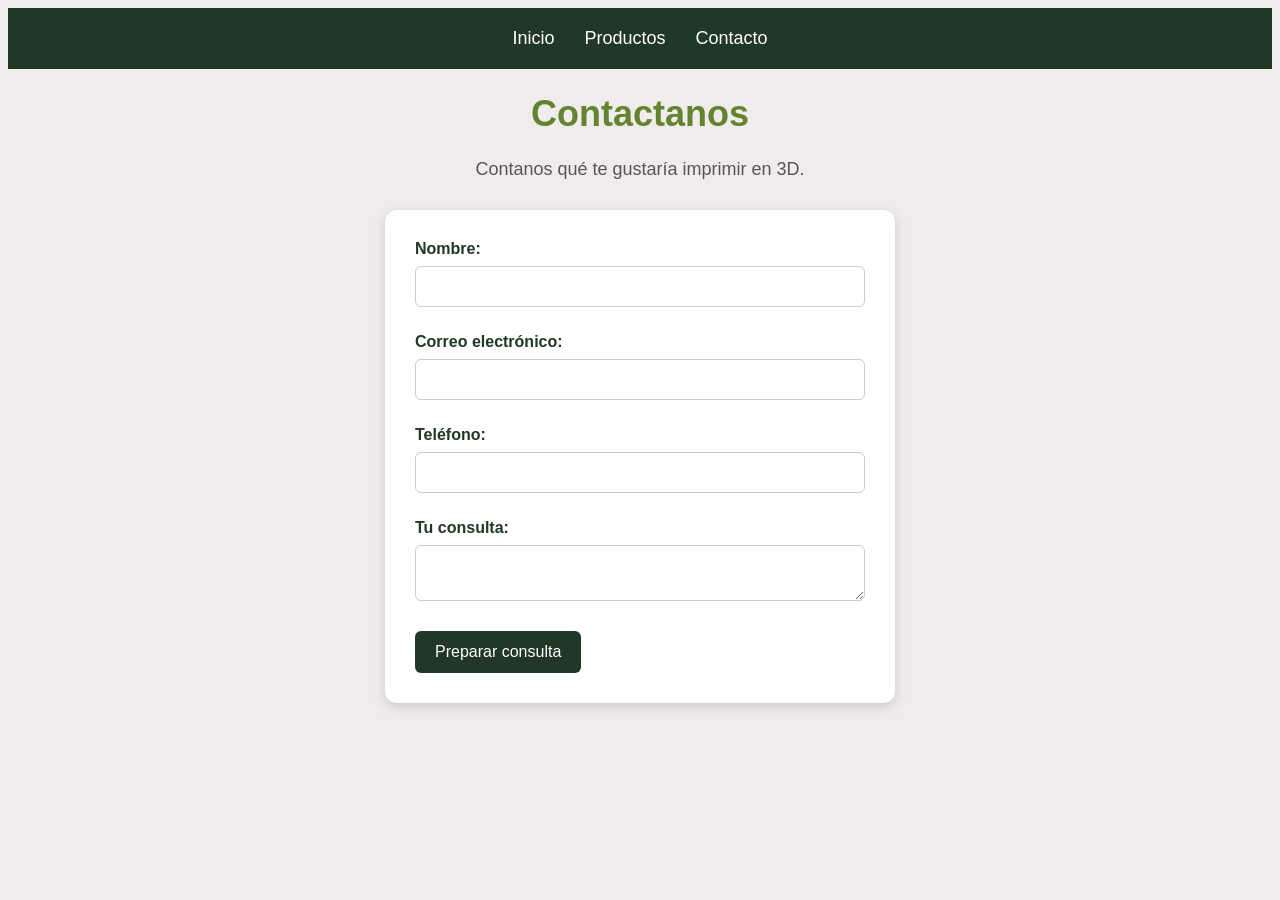
==== contacto.html @ 03867069 "Agregué formulario validado con JavaScript, contacto por WhatsApp y carrusel de imágenes" ====
<!DOCTYPE html>
<html lang="es">
<head>
    <meta charset="UTF-8">
    <meta name="viewport" content="width=device-width, initial-scale=1.0">
    <title>Contacto - CB Creaciones 3D</title>
    <link rel="stylesheet" href="css/estilos.css">
</head>
<body>

    <nav>
        <a href="index.html">Inicio</a>
        <a href="productos.html">Productos</a>
        <a href="contacto.html">Contacto</a>
    </nav>

    <main>
        <h1>Contactanos</h1>
        <p>Contanos qué te gustaría imprimir en 3D.</p>

        <form id="formularioContacto" novalidate>
            <label for="nombre">Nombre:</label>
            <input type="text" id="nombre" name="nombre">
            <p id="errorNombre"></p>

            <label for="correo">Correo electrónico:</label>
            <input type="email" id="correo" name="correo">
            <p id="errorCorreo"></p>

            <label for="telefono">Teléfono:</label>
            <input type="tel" id="telefono" name="telefono">
            <p id="errorTelefono"></p>

            <label for="mensaje">Tu consulta:</label>
            <textarea id="mensaje" name="mensaje"></textarea>
            <p id="errorMensaje"></p>

            <button type="submit">Preparar consulta</button>
        </form>

        <div id="resultado"></div>
    </main>

    <script src="js/contacto.js"></script>
</body>
</html>
---- css/estilos.css ----
body {
    background-color: #f0ecec;
    font-family: Arial, sans-serif;
    text-align: center;
}

h1 {
    color: #638331;
    font-size: 36px;
}

h2 {
    color: #333333;
}

p {
    color: #555555;
    font-size: 18px;
}
nav {
    background-color: #203825;
    padding: 20px;
    display: flex;
    justify-content: center;
    gap: 30px;
}

nav a {
    color: white;
    text-decoration: none;
    font-size: 18px;
}

nav a:hover {
    color: #38bdf8;
}

.producto {
    background-color: white;
    width: 250px;
    padding: 20px;
    margin: 20px 0;
    border-radius: 10px;
    box-shadow: 0 4px 8px rgba(0, 0, 0, 0.2);
}

.catalogo {
    display: flex;
    justify-content: center;
    gap: 20px;
    flex-wrap: wrap;
}

.producto img {
    width: 100%;
    height: 180px;
    object-fit: contain;
    border-radius: 8px;
}


/* Formulario de contacto */

#formularioContacto {
    background-color: white;
    max-width: 450px;
    margin: 30px auto;
    padding: 30px;
    border-radius: 12px;
    box-shadow: 0 4px 12px rgba(0, 0, 0, 0.15);
    text-align: left;
}

#formularioContacto label {
    display: block;
    margin-bottom: 8px;
    font-weight: bold;
    color: #203825;
}

#formularioContacto input,
#formularioContacto textarea {
    width: 100%;
    padding: 12px;
    margin-bottom: 12px;
    border: 1px solid #ccc;
    border-radius: 6px;
    box-sizing: border-box;
    font-family: Arial, sans-serif;
}

#formularioContacto button {
    background-color: #203825;
    color: white;
    padding: 12px 20px;
    border: none;
    border-radius: 6px;
    cursor: pointer;
    font-size: 16px;
}

#formularioContacto button:hover {
    background-color: #638331;
}

#formularioContacto p {
    color: #c0392b;
    font-size: 14px;
    margin-top: 0;
}

#resultado {
    max-width: 500px;
    margin: 25px auto;
    padding: 15px;
}

#resultado a {
    display: inline-block;
    background-color: #25d366;
    color: white;
    padding: 14px 20px;
    margin-top: 15px;
    border-radius: 8px;
    text-decoration: none;
    font-weight: bold;
}


/* Carrusel de imágenes */

.seccion-carrusel {
    text-align: center;
    padding: 30px 20px;
}

.carrusel {
    display: flex;
    align-items: center;
    justify-content: center;
    gap: 15px;
    margin: 25px auto;
}

#imagenCarrusel {
    width: 350px;
    height: 300px;
    max-width: 70%;
    object-fit: contain;
    background-color: white;
    border-radius: 12px;
    box-shadow: 0 4px 12px rgba(0, 0, 0, 0.15);
}

.carrusel button {
    background-color: #203825;
    color: white;
    border: none;
    padding: 15px;
    border-radius: 8px;
    cursor: pointer;
    font-size: 22px;
}

.carrusel button:hover {
    background-color: #638331;
}
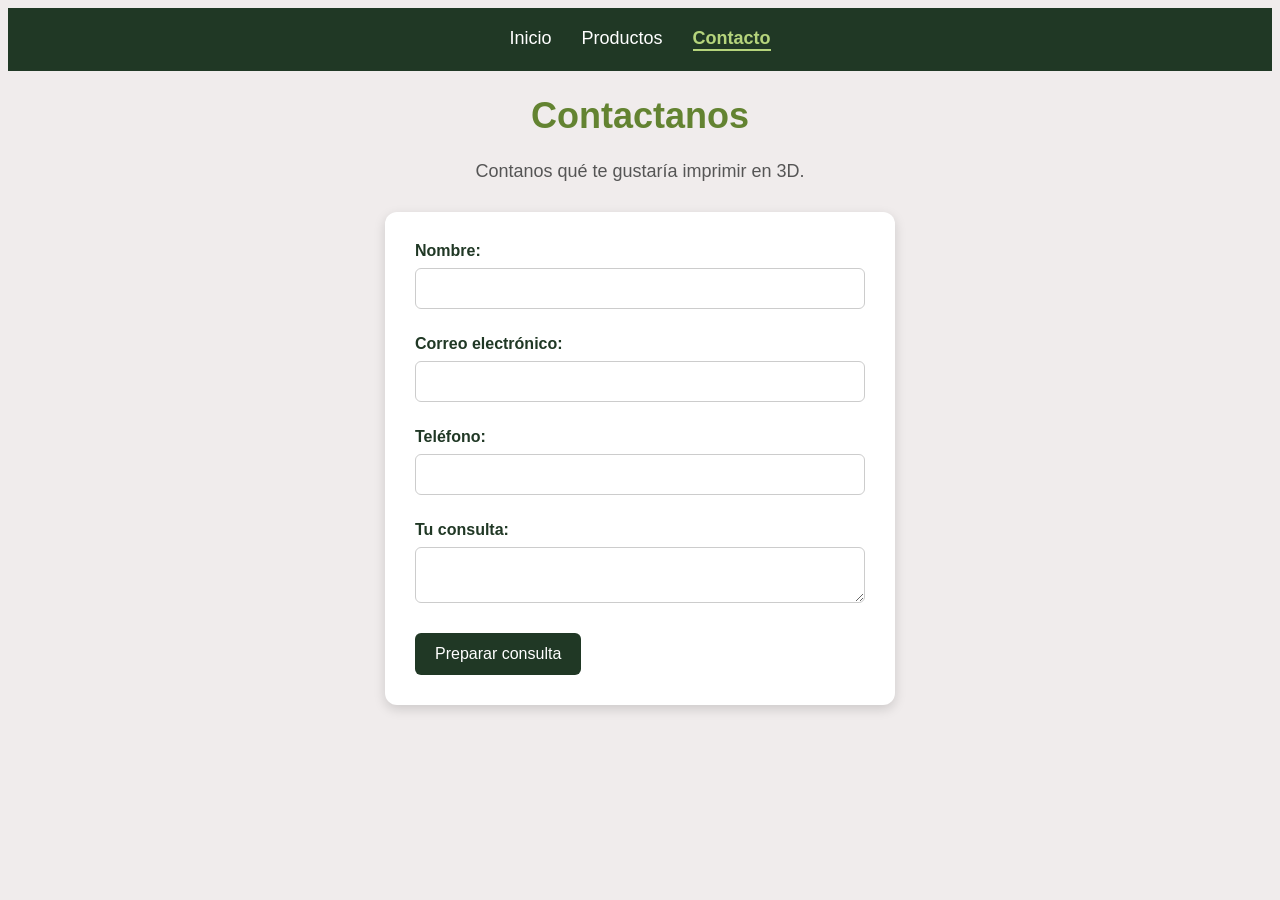
==== commit e615efcd: "control estructura HTML y funcionalidades del sitio" ====
--- a/contacto.html
+++ b/contacto.html
@@ -9,11 +9,13 @@
 </head>
 <body>
 
-    <nav>
-        <a href="index.html">Inicio</a>
-        <a href="productos.html">Productos</a>
-        <a href="contacto.html">Contacto</a>
-    </nav>
+    
+<nav>
+    <a href="index.html">Inicio</a>
+    <a href="productos.html">Productos</a>
+    <a href="contacto.html" class="activo">Contacto</a>
+</nav>
+
 
     <main>
         <h1>Contactanos</h1>
--- a/css/estilos.css
+++ b/css/estilos.css
@@ -165,3 +165,10 @@
 .carrusel button:hover {
     background-color: #638331;
 }
+
+
+nav a.activo {
+    color: #b5d47c;
+    border-bottom: 2px solid #b5d47c;
+    font-weight: bold;
+}
